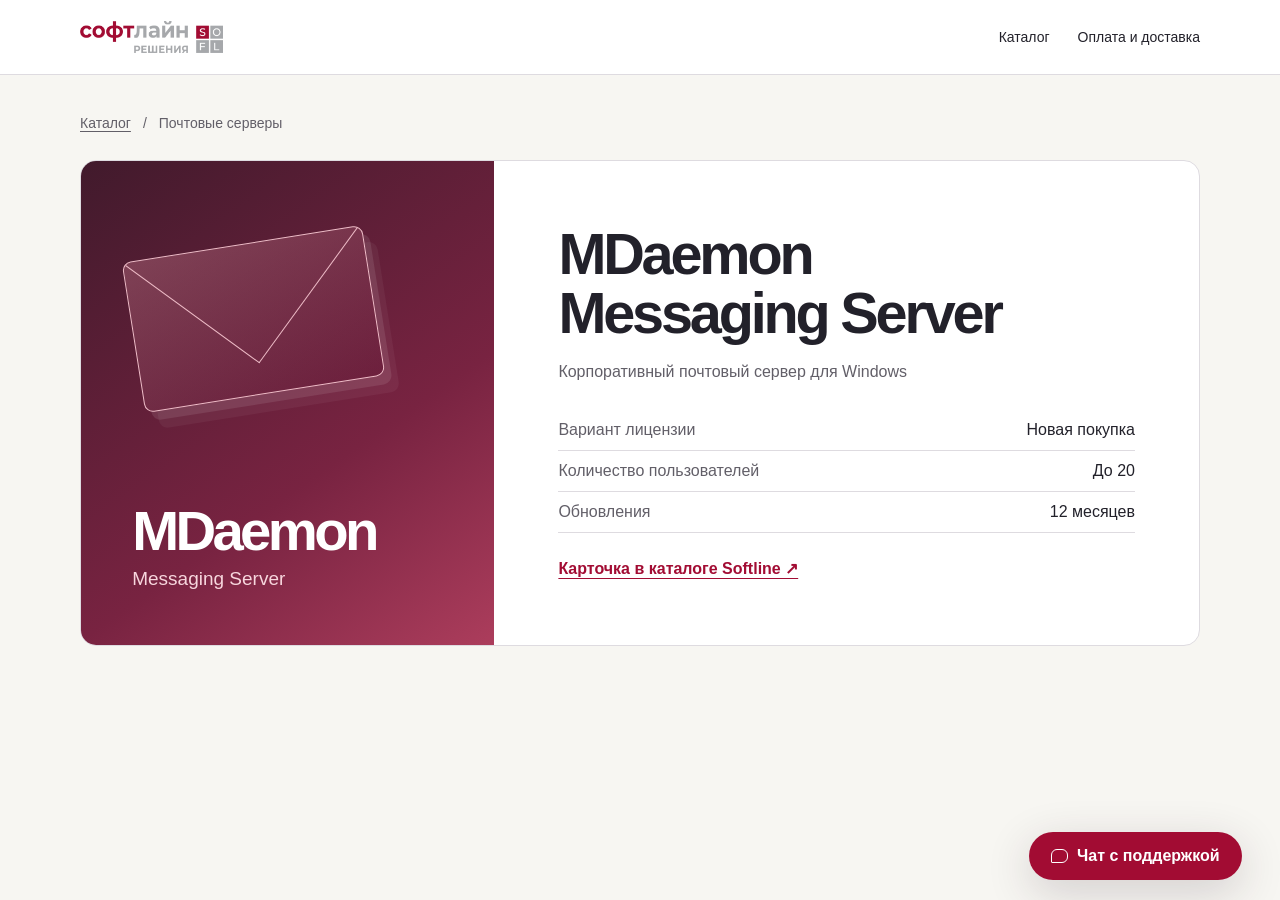
==== frontend/chat/index.html @ 72e4f979 "Merge pull request #69 from JustYellAbc/codex/t09-sale-unit-66 T09 · #66: единица цены в карточке то" ====
<!doctype html>
<html lang="ru">
<head>
  <meta charset="utf-8">
  <meta name="viewport" content="width=device-width, initial-scale=1">
  <meta name="theme-color" content="#f7f6f2">
  <title>MDaemon Messaging Server · Softline Store</title>
  <link rel="stylesheet" href="chat.css">
  <script type="module" src="chat.js"></script>
</head>
<body>
  <header class="storebar"><div class="frame">
    <a class="brand" href="https://store.softline.ru/" aria-label="Магазин Softline"><img src="softline.png" alt="Софтлайн Решения"></a>
    <nav aria-label="Магазин"><a href="https://store.softline.ru/catalog/">Каталог</a><a href="https://store.softline.ru/delivery_info/">Оплата и доставка</a></nav>
  </div></header>
  <main class="frame">
    <nav class="crumbs" aria-label="Путь к товару"><a href="https://store.softline.ru/catalog/">Каталог</a><span>/</span> Почтовые серверы</nav>
    <article class="product">
      <div class="cover" aria-hidden="true"><div class="envelope"></div><b>MDaemon</b><span>Messaging Server</span></div>
      <div class="description"><h1>MDaemon<br>Messaging Server</h1><p class="subtitle">Корпоративный почтовый сервер для Windows</p>
        <dl><div><dt>Вариант лицензии</dt><dd>Новая покупка</dd></div><div><dt>Количество пользователей</dt><dd>До 20</dd></div><div><dt>Обновления</dt><dd>12 месяцев</dd></div></dl>
        <a href="https://store.softline.ru/alt-n-technologies-ltd/-19576/">Карточка в каталоге Softline ↗</a>
      </div>
    </article>
  </main>
  <button class="launcher" id="launch" aria-controls="chat" aria-expanded="false"><span aria-hidden="true">◌</span> Чат с поддержкой</button>
  <section id="chat" aria-labelledby="chat-title" hidden>
    <header class="chatbar"><div><img class="wordmark" src="softline-white.png" alt="Софтлайн Решения"><h2 id="chat-title">Поддержка магазина</h2></div>
      <button id="close" class="icon" aria-label="Свернуть чат">−</button></header>
    <div class="scroller" id="scroller">
      <div id="welcome"><h3>Какой продукт ищете или что хотите решить?</h3></div>
      <div id="log" role="log" aria-label="История диалога" aria-live="polite" aria-relevant="additions"></div>
    </div>
    <footer>
      <div class="actions"><button id="operator" type="button" hidden>Позвать оператора</button></div>
      <details id="recipient" hidden>
        <summary id="recipient-summary"></summary>
        <fieldset id="recipients"><legend>Кому написать</legend></fieldset>
      </details>
      <form id="compose"><textarea id="message" rows="1" aria-label="Ваше сообщение" aria-describedby="counter" placeholder="Ваше сообщение"></textarea><button id="send" class="icon" aria-label="Отправить сообщение">↑</button></form>
      <div id="counter">0 / 500</div>
      <div id="feedback" role="status"></div><button id="retry" hidden>Повторить</button>
    </footer>
  </section>
  <dialog id="quote-dialog" aria-labelledby="quote-title">
    <form id="quote-form">
      <h2 id="quote-title">Коммерческое предложение</h2>
      <fieldset><legend>Позиции и количество</legend><div id="quote-items"></div></fieldset>
      <label>Организация <input name="company" maxlength="180" required></label>
      <label>ИНН <input name="inn" inputmode="numeric" pattern="[0-9]{10}" maxlength="10" required></label>
      <label>КПП <input name="kpp" pattern="[0-9]{4}[0-9A-Z]{2}[0-9]{3}" maxlength="9" required></label>
      <div id="quote-status" role="status"></div>
      <div><button type="submit">Подтвердить выбор и получить КП</button>
        <button id="quote-cancel" type="button">Закрыть</button></div>
    </form>
  </dialog>
</body></html>
---- frontend/chat/chat.css ----
* { box-sizing: border-box; }
[hidden] { display: none !important; }
:root { --ink: #22212a; --muted: #625f68; --accent: #a20c33; --line: #dedbe0; color: var(--ink); background: #f7f6f2; font: 16px/1.5 "Segoe UI", sans-serif; }
body { margin: 0; }
button, textarea, select { font: inherit; }
button { cursor: pointer; }
button:disabled { cursor: default; opacity: .55; }
a { color: inherit; text-underline-offset: .23em; }
:focus-visible { outline: 3px solid #3965bc; outline-offset: 3px; }
.frame { width: min(1120px, 90%); margin: auto; }
.storebar { border-bottom: 1px solid var(--line); background: white; }
.storebar .frame, .storebar nav, .crumbs, .chatbar, .actions { display: flex; align-items: center; }
.storebar .frame { min-height: 74px; justify-content: space-between; }
.brand img, .wordmark { display: block; height: auto; }
.brand img { width: 143px; }
.storebar nav { gap: 28px; font-size: 14px; }
.storebar nav a { text-decoration: none; }
.crumbs { margin: 38px 0 26px; gap: 12px; color: var(--muted); font-size: 14px; }
.product { display: grid; grid-template-columns: minmax(190px, .88fr) 1.5fr; overflow: hidden; background: white; border: 1px solid var(--line); border-radius: 16px; }
.cover { display: flex; flex-direction: column; justify-content: flex-end; min-height: 370px; padding: clamp(24px,4vw,56px); background: linear-gradient(145deg,#411a2c,#782341 62%,#ac3d5c); color: white; }
.cover b { font-size: clamp(24px,4.4vw,58px); letter-spacing: -.065em; line-height: 1.2; }
.cover span { font-size: 19px; color: #f7d6dd; }
.envelope { width: 78%; aspect-ratio: 1.6; margin: 10% 0 auto; transform: rotate(-9deg); position: relative; border: 1px solid #efbdc8; border-radius: 9px; overflow: hidden; background: linear-gradient(160deg,#dc8a9c55,#4f0f3122); box-shadow: 6px 9px 0 #ffffff18, 12px 18px 0 #ffffff0c; }
.envelope::after { content: ""; position: absolute; width: 73%; aspect-ratio: 1; border: solid #efbdc8; border-width: 0 1px 1px 0; left: 13%; top: -63%; transform: rotate(45deg); }
.description { padding: clamp(28px,5vw,64px); }
h1,h2,h3,p { margin: 0; }
h1 { font-size: clamp(33px,4.5vw,60px); line-height: 1.03; letter-spacing: -.055em; }
.subtitle { margin: 16px 0 26px; color: var(--muted); }
dl { margin: 0 0 24px; }
dl div { padding: 8px 0; border-bottom: 1px solid var(--line); display: flex; justify-content: space-between; gap: 12px; }
dt { color: var(--muted); } dd { margin: 0; }
.description a { color: var(--accent); font-weight: 600; }
.launcher, #chat { position: fixed; right: max(20px,3vw); bottom: max(20px, env(safe-area-inset-bottom)); z-index: 1; box-shadow: 0 12px 45px #33203030; }
.launcher { display: flex; align-items: center; gap: 9px; padding: 12px 22px; border: none; border-radius: 28px; background: var(--accent); color: white; font-weight: 600; }
.launcher span { width: 17px; height: 14px; border: 1.6px solid; border-radius: 6px 6px 6px 1px; font-size: 0; }
#chat { display: flex; flex-direction: column; width: min(440px,95vw); height: min(780px,calc(100dvh - 40px)); border: 1px solid var(--line); border-radius: 19px; overflow: hidden; background: #fff; }
.chatbar { justify-content: space-between; background: var(--accent); color: white; padding: 10px 16px; }
.wordmark { width: 116px; margin-bottom: 4px; }
.chatbar h2 { font-size: 20px; line-height: 1.25; letter-spacing: -.035em; }
.icon { border-radius: 50%; border: 0; width: 38px; height: 38px; font: 24px/1 system-ui; }
#close { background: #ffffff17; color: white; }
.scroller { overflow: auto; flex: 1; min-height: 0; padding: 12px 16px; line-height: 1.4; overscroll-behavior: contain; }
#welcome { margin: 10px 0 20px; }
#welcome h3 { font-size: 25px; letter-spacing: -.045em; }
#welcome p, .meta, #feedback { color: var(--muted); }
.entry { margin: 0 0 10px; }
.meta { font-size: 12px; margin: 0 0 3px; }
.bubble, .result { border-radius: 13px; padding: 8px 12px; overflow-wrap: anywhere; }
.bubble { display: inline-block; background: #f3f1ee; white-space: pre-wrap; }
.customer { text-align: right; margin-left: 18px; }
.customer .bubble { background: #f8e6eb; text-align: left; }
.result { border: 1px solid var(--line); margin: 5px 0; }
.result strong, .result small, .entry a { display: block; }
.entry a { font-size: 13px; color: var(--accent); margin-top: 5px; overflow-wrap: anywhere; }
.handoff { border-left: 3px solid var(--accent); padding-left: 12px; }
footer { border-top: 1px solid var(--line); padding: 8px 12px; }
.actions:has(button:not([hidden])), #recipient:not([hidden]) { margin-bottom: 6px; }
.actions button, .quote-open, #retry { font-size: 13px; color: var(--accent); background: white; border: 1px solid #d9bcc5; border-radius: 22px; padding: 6px 12px; }
.quote-open { display: block; margin-top: 8px; }
#recipient { color: var(--muted); font-size: 13px; }
#recipient summary { max-width: 100%; width: fit-content; overflow: hidden; text-overflow: ellipsis; white-space: nowrap; cursor: pointer; padding: 3px 0; }
#recipient fieldset { margin: 6px 0; padding: 4px 10px; max-height: min(24dvh, 10rem); overflow-y: auto; border: 1px solid var(--line); border-radius: 8px; }
#recipient label { display: flex; align-items: baseline; gap: 7px; padding: 5px 0; overflow-wrap: anywhere; cursor: pointer; }
#recipient input { accent-color: var(--accent); }
#quote-dialog { width: min(450px, 92vw); max-height: calc(100dvh - 2rem); overflow: auto; border: 1px solid var(--line); border-radius: 14px; }
#quote-form { display: grid; gap: 12px; }
#quote-form h2 { margin: 0; font-size: 21px; }
#quote-form fieldset, #quote-form input { min-width: 0; border: 1px solid var(--line); border-radius: 6px; padding: 7px; }
#quote-form > label, #quote-items > div { display: grid; gap: 6px; }
#quote-items > div { grid-template-columns: 1fr 65px; align-items: center; margin-block: 6px; }
#quote-form button { background: var(--accent); color: white; padding: 9px 12px; border: 0; border-radius: 8px; }
#quote-form #quote-cancel { background: white; color: var(--ink); }
#compose { display: flex; align-items: center; gap: 8px; border: 1px solid #c9c4ca; border-radius: 12px; padding: 5px 7px; }
#compose:focus-within { border-color: var(--accent); }
#message { flex: 1; min-width: 0; field-sizing: content; max-height: 8.5em; overflow-y: auto; border: 0; resize: none; padding: 4px; background: transparent; color: var(--ink); }
#message:focus { outline: none; }
#send { display: grid; place-items: center; flex: none; padding: 0; color: white; background: var(--accent); }
#send:focus-visible { outline: 2px solid var(--accent); outline-offset: 2px; }
@media (forced-colors: active) {
  #compose:focus-within { border-color: Highlight; }
}
#feedback:not(:empty) { display: block; margin-top: 6px; font-size: 13px; }
#counter { margin-top: 4px; font-size: 12px; text-align: right; color: var(--muted); }
#counter.over { color: var(--accent); font-weight: 600; }
@media (max-width: 600px) {
  .storebar nav a:last-child { display: none; } .product { grid-template-columns: 1fr; }
  .cover { min-height: 115px; padding: 20px; position: relative; }.envelope { width: 84px; position: absolute; right: 8%; top: 0; margin: 20px 0; }
  .description { padding: 24px; } main { padding-bottom: 84px; }
  #chat { inset: auto 0 0; width: 100%; height: 100dvh; padding-top: env(safe-area-inset-top); border-radius: 0; }
  footer { padding-bottom: max(8px,env(safe-area-inset-bottom)); }
}
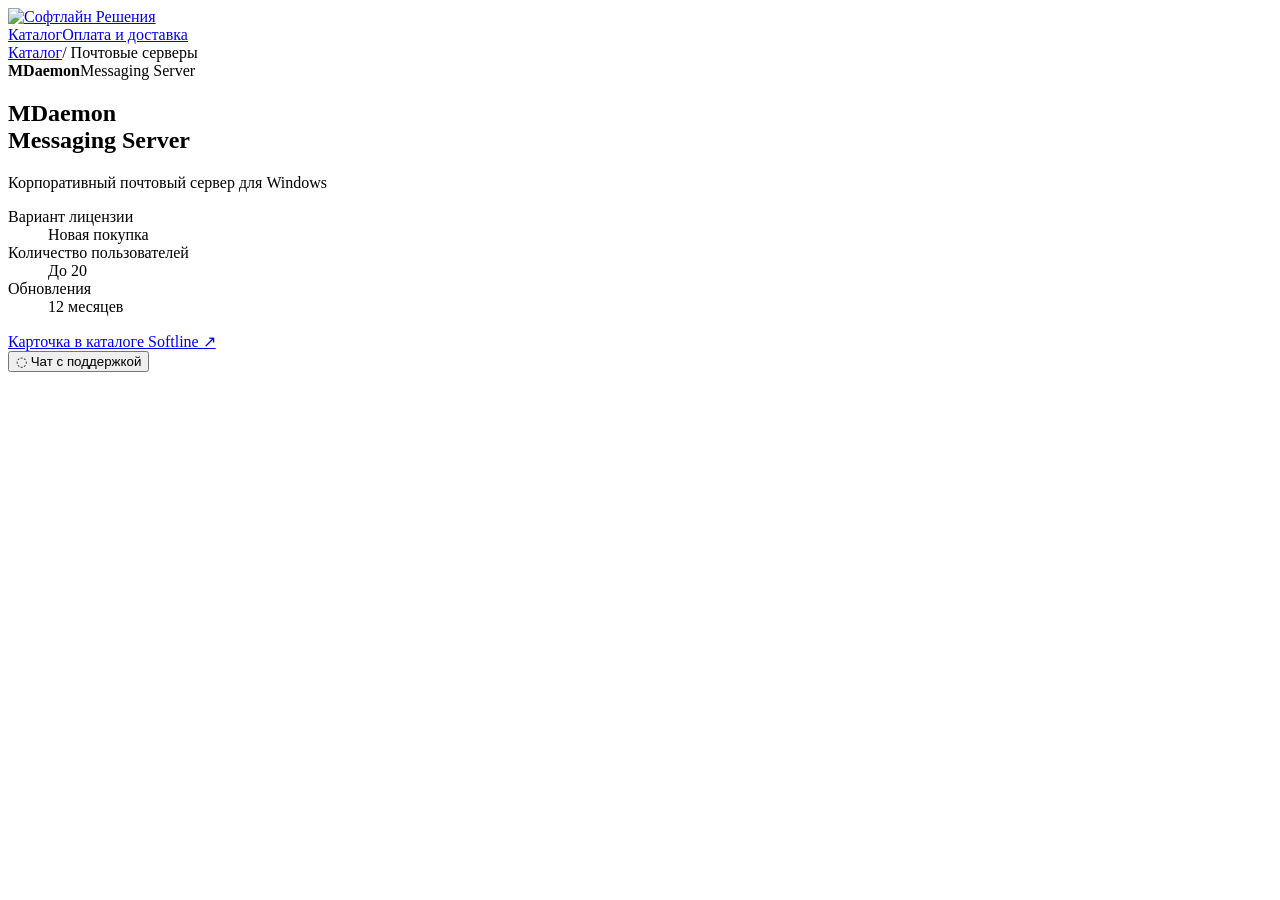
==== commit a165c9b1: "T09: загружать ресурсы виджета при входе по /chat и /chat/" ====
--- a/frontend/chat/index.html
+++ b/frontend/chat/index.html
@@ -5,12 +5,12 @@
   <meta name="viewport" content="width=device-width, initial-scale=1">
   <meta name="theme-color" content="#f7f6f2">
   <title>MDaemon Messaging Server · Softline Store</title>
-  <link rel="stylesheet" href="chat.css">
-  <script type="module" src="chat.js"></script>
+  <link rel="stylesheet" href="/chat/chat.css">
+  <script type="module" src="/chat/chat.js"></script>
 </head>
 <body>
   <header class="storebar"><div class="frame">
-    <a class="brand" href="https://store.softline.ru/" aria-label="Магазин Softline"><img src="softline.png" alt="Софтлайн Решения"></a>
+    <a class="brand" href="https://store.softline.ru/" aria-label="Магазин Softline"><img src="/chat/softline.png" alt="Софтлайн Решения"></a>
     <nav aria-label="Магазин"><a href="https://store.softline.ru/catalog/">Каталог</a><a href="https://store.softline.ru/delivery_info/">Оплата и доставка</a></nav>
   </div></header>
   <main class="frame">
@@ -25,7 +25,7 @@
   </main>
   <button class="launcher" id="launch" aria-controls="chat" aria-expanded="false"><span aria-hidden="true">◌</span> Чат с поддержкой</button>
   <section id="chat" aria-labelledby="chat-title" hidden>
-    <header class="chatbar"><div><img class="wordmark" src="softline-white.png" alt="Софтлайн Решения"><h2 id="chat-title">Поддержка магазина</h2></div>
+    <header class="chatbar"><div><img class="wordmark" src="/chat/softline-white.png" alt="Софтлайн Решения"><h2 id="chat-title">Поддержка магазина</h2></div>
       <button id="close" class="icon" aria-label="Свернуть чат">−</button></header>
     <div class="scroller" id="scroller">
       <div id="welcome"><h3>Какой продукт ищете или что хотите решить?</h3></div>
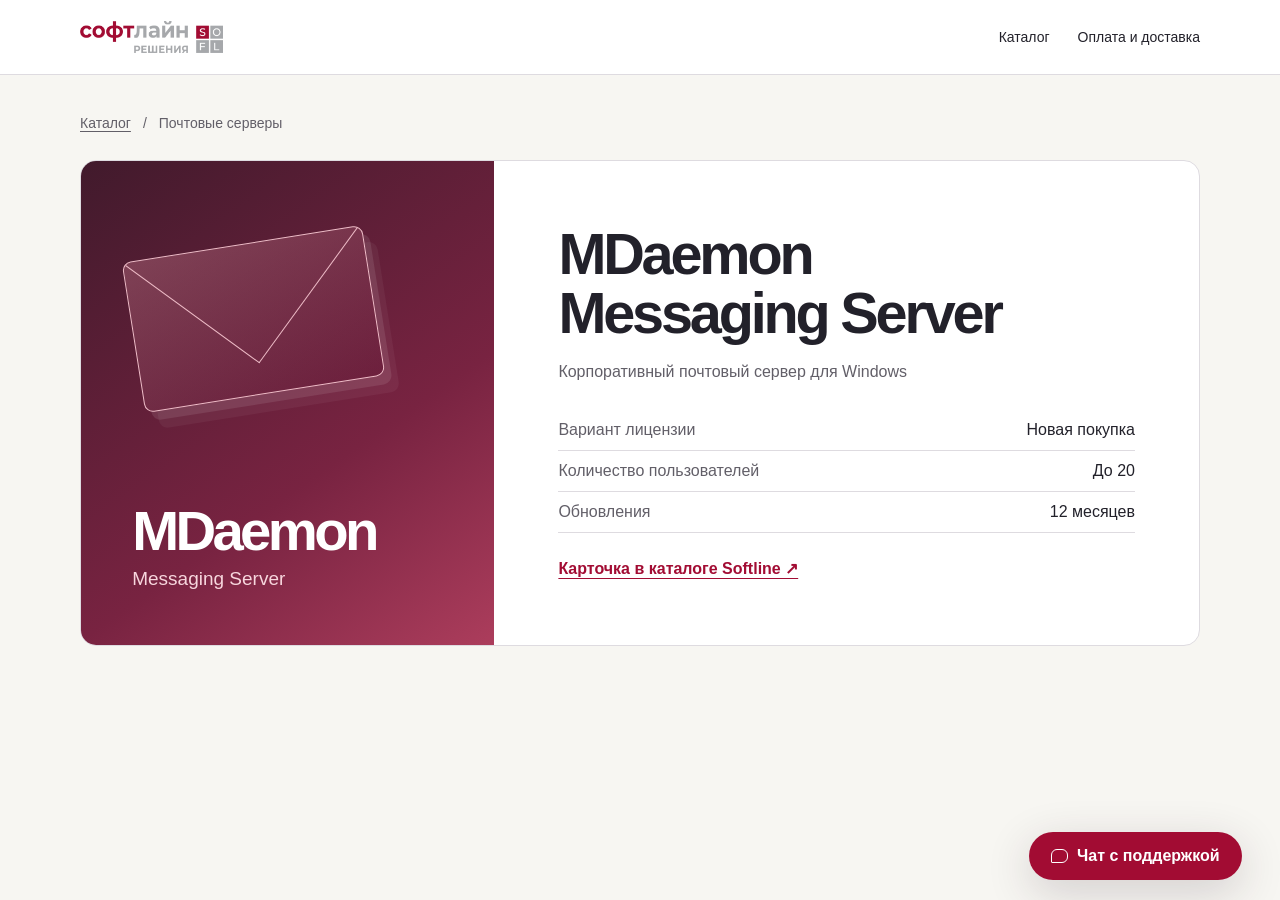
==== commit 99b09515: "Merge remote-tracking branch 'origin/main' into docs/t30-model-choice" ====
--- a/frontend/chat/index.html
+++ b/frontend/chat/index.html
@@ -5,12 +5,12 @@
   <meta name="viewport" content="width=device-width, initial-scale=1">
   <meta name="theme-color" content="#f7f6f2">
   <title>MDaemon Messaging Server · Softline Store</title>
-  <link rel="stylesheet" href="/chat/chat.css">
-  <script type="module" src="/chat/chat.js"></script>
+  <link rel="stylesheet" href="chat.css">
+  <script type="module" src="chat.js"></script>
 </head>
 <body>
   <header class="storebar"><div class="frame">
-    <a class="brand" href="https://store.softline.ru/" aria-label="Магазин Softline"><img src="/chat/softline.png" alt="Софтлайн Решения"></a>
+    <a class="brand" href="https://store.softline.ru/" aria-label="Магазин Softline"><img src="softline.png" alt="Софтлайн Решения"></a>
     <nav aria-label="Магазин"><a href="https://store.softline.ru/catalog/">Каталог</a><a href="https://store.softline.ru/delivery_info/">Оплата и доставка</a></nav>
   </div></header>
   <main class="frame">
@@ -25,7 +25,7 @@
   </main>
   <button class="launcher" id="launch" aria-controls="chat" aria-expanded="false"><span aria-hidden="true">◌</span> Чат с поддержкой</button>
   <section id="chat" aria-labelledby="chat-title" hidden>
-    <header class="chatbar"><div><img class="wordmark" src="/chat/softline-white.png" alt="Софтлайн Решения"><h2 id="chat-title">Поддержка магазина</h2></div>
+    <header class="chatbar"><div><img class="wordmark" src="softline-white.png" alt="Софтлайн Решения"><h2 id="chat-title">Поддержка магазина</h2></div>
       <button id="close" class="icon" aria-label="Свернуть чат">−</button></header>
     <div class="scroller" id="scroller">
       <div id="welcome"><h3>Какой продукт ищете или что хотите решить?</h3></div>
--- a/frontend/chat/chat.css
+++ b/frontend/chat/chat.css
@@ -0,0 +1,91 @@
+* { box-sizing: border-box; }
+[hidden] { display: none !important; }
+:root { --ink: #22212a; --muted: #625f68; --accent: #a20c33; --line: #dedbe0; color: var(--ink); background: #f7f6f2; font: 16px/1.5 "Segoe UI", sans-serif; }
+body { margin: 0; }
+button, textarea, select { font: inherit; }
+button { cursor: pointer; }
+button:disabled { cursor: default; opacity: .55; }
+a { color: inherit; text-underline-offset: .23em; }
+:focus-visible { outline: 3px solid #3965bc; outline-offset: 3px; }
+.frame { width: min(1120px, 90%); margin: auto; }
+.storebar { border-bottom: 1px solid var(--line); background: white; }
+.storebar .frame, .storebar nav, .crumbs, .chatbar, .actions { display: flex; align-items: center; }
+.storebar .frame { min-height: 74px; justify-content: space-between; }
+.brand img, .wordmark { display: block; height: auto; }
+.brand img { width: 143px; }
+.storebar nav { gap: 28px; font-size: 14px; }
+.storebar nav a { text-decoration: none; }
+.crumbs { margin: 38px 0 26px; gap: 12px; color: var(--muted); font-size: 14px; }
+.product { display: grid; grid-template-columns: minmax(190px, .88fr) 1.5fr; overflow: hidden; background: white; border: 1px solid var(--line); border-radius: 16px; }
+.cover { display: flex; flex-direction: column; justify-content: flex-end; min-height: 370px; padding: clamp(24px,4vw,56px); background: linear-gradient(145deg,#411a2c,#782341 62%,#ac3d5c); color: white; }
+.cover b { font-size: clamp(24px,4.4vw,58px); letter-spacing: -.065em; line-height: 1.2; }
+.cover span { font-size: 19px; color: #f7d6dd; }
+.envelope { width: 78%; aspect-ratio: 1.6; margin: 10% 0 auto; transform: rotate(-9deg); position: relative; border: 1px solid #efbdc8; border-radius: 9px; overflow: hidden; background: linear-gradient(160deg,#dc8a9c55,#4f0f3122); box-shadow: 6px 9px 0 #ffffff18, 12px 18px 0 #ffffff0c; }
+.envelope::after { content: ""; position: absolute; width: 73%; aspect-ratio: 1; border: solid #efbdc8; border-width: 0 1px 1px 0; left: 13%; top: -63%; transform: rotate(45deg); }
+.description { padding: clamp(28px,5vw,64px); }
+h1,h2,h3,p { margin: 0; }
+h1 { font-size: clamp(33px,4.5vw,60px); line-height: 1.03; letter-spacing: -.055em; }
+.subtitle { margin: 16px 0 26px; color: var(--muted); }
+dl { margin: 0 0 24px; }
+dl div { padding: 8px 0; border-bottom: 1px solid var(--line); display: flex; justify-content: space-between; gap: 12px; }
+dt { color: var(--muted); } dd { margin: 0; }
+.description a { color: var(--accent); font-weight: 600; }
+.launcher, #chat { position: fixed; right: max(20px,3vw); bottom: max(20px, env(safe-area-inset-bottom)); z-index: 1; box-shadow: 0 12px 45px #33203030; }
+.launcher { display: flex; align-items: center; gap: 9px; padding: 12px 22px; border: none; border-radius: 28px; background: var(--accent); color: white; font-weight: 600; }
+.launcher span { width: 17px; height: 14px; border: 1.6px solid; border-radius: 6px 6px 6px 1px; font-size: 0; }
+#chat { display: flex; flex-direction: column; width: min(440px,95vw); height: min(780px,calc(100dvh - 40px)); border: 1px solid var(--line); border-radius: 19px; overflow: hidden; background: #fff; }
+.chatbar { justify-content: space-between; background: var(--accent); color: white; padding: 10px 16px; }
+.wordmark { width: 116px; margin-bottom: 4px; }
+.chatbar h2 { font-size: 20px; line-height: 1.25; letter-spacing: -.035em; }
+.icon { border-radius: 50%; border: 0; width: 38px; height: 38px; font: 24px/1 system-ui; }
+#close { background: #ffffff17; color: white; }
+.scroller { overflow: auto; flex: 1; min-height: 0; padding: 12px 16px; line-height: 1.4; overscroll-behavior: contain; }
+#welcome { margin: 10px 0 20px; }
+#welcome h3 { font-size: 25px; letter-spacing: -.045em; }
+#welcome p, .meta, #feedback { color: var(--muted); }
+.entry { margin: 0 0 10px; }
+.meta { font-size: 12px; margin: 0 0 3px; }
+.bubble, .result { border-radius: 13px; padding: 8px 12px; overflow-wrap: anywhere; }
+.bubble { display: inline-block; background: #f3f1ee; white-space: pre-wrap; }
+.customer { text-align: right; margin-left: 18px; }
+.customer .bubble { background: #f8e6eb; text-align: left; }
+.result { border: 1px solid var(--line); margin: 5px 0; }
+.result strong, .result small, .entry a { display: block; }
+.entry a { font-size: 13px; color: var(--accent); margin-top: 5px; overflow-wrap: anywhere; }
+.handoff { border-left: 3px solid var(--accent); padding-left: 12px; }
+footer { border-top: 1px solid var(--line); padding: 8px 12px; }
+.actions:has(button:not([hidden])), #recipient:not([hidden]) { margin-bottom: 6px; }
+.actions button, .quote-open, #retry { font-size: 13px; color: var(--accent); background: white; border: 1px solid #d9bcc5; border-radius: 22px; padding: 6px 12px; }
+.quote-open { display: block; margin-top: 8px; }
+#recipient { color: var(--muted); font-size: 13px; }
+#recipient summary { max-width: 100%; width: fit-content; overflow: hidden; text-overflow: ellipsis; white-space: nowrap; cursor: pointer; padding: 3px 0; }
+#recipient fieldset { margin: 6px 0; padding: 4px 10px; max-height: min(24dvh, 10rem); overflow-y: auto; border: 1px solid var(--line); border-radius: 8px; }
+#recipient label { display: flex; align-items: baseline; gap: 7px; padding: 5px 0; overflow-wrap: anywhere; cursor: pointer; }
+#recipient input { accent-color: var(--accent); }
+#quote-dialog { width: min(450px, 92vw); max-height: calc(100dvh - 2rem); overflow: auto; border: 1px solid var(--line); border-radius: 14px; }
+#quote-form { display: grid; gap: 12px; }
+#quote-form h2 { margin: 0; font-size: 21px; }
+#quote-form fieldset, #quote-form input { min-width: 0; border: 1px solid var(--line); border-radius: 6px; padding: 7px; }
+#quote-form > label, #quote-items > div { display: grid; gap: 6px; }
+#quote-items > div { grid-template-columns: 1fr 65px; align-items: center; margin-block: 6px; }
+#quote-form button { background: var(--accent); color: white; padding: 9px 12px; border: 0; border-radius: 8px; }
+#quote-form #quote-cancel { background: white; color: var(--ink); }
+#compose { display: flex; align-items: center; gap: 8px; border: 1px solid #c9c4ca; border-radius: 12px; padding: 5px 7px; }
+#compose:focus-within { border-color: var(--accent); }
+#message { flex: 1; min-width: 0; field-sizing: content; max-height: 8.5em; overflow-y: auto; border: 0; resize: none; padding: 4px; background: transparent; color: var(--ink); }
+#message:focus { outline: none; }
+#send { display: grid; place-items: center; flex: none; padding: 0; color: white; background: var(--accent); }
+#send:focus-visible { outline: 2px solid var(--accent); outline-offset: 2px; }
+@media (forced-colors: active) {
+  #compose:focus-within { border-color: Highlight; }
+}
+#feedback:not(:empty) { display: block; margin-top: 6px; font-size: 13px; }
+#counter { margin-top: 4px; font-size: 12px; text-align: right; color: var(--muted); }
+#counter.over { color: var(--accent); font-weight: 600; }
+@media (max-width: 600px) {
+  .storebar nav a:last-child { display: none; } .product { grid-template-columns: 1fr; }
+  .cover { min-height: 115px; padding: 20px; position: relative; }.envelope { width: 84px; position: absolute; right: 8%; top: 0; margin: 20px 0; }
+  .description { padding: 24px; } main { padding-bottom: 84px; }
+  #chat { inset: auto 0 0; width: 100%; height: 100dvh; padding-top: env(safe-area-inset-top); border-radius: 0; }
+  footer { padding-bottom: max(8px,env(safe-area-inset-bottom)); }
+}
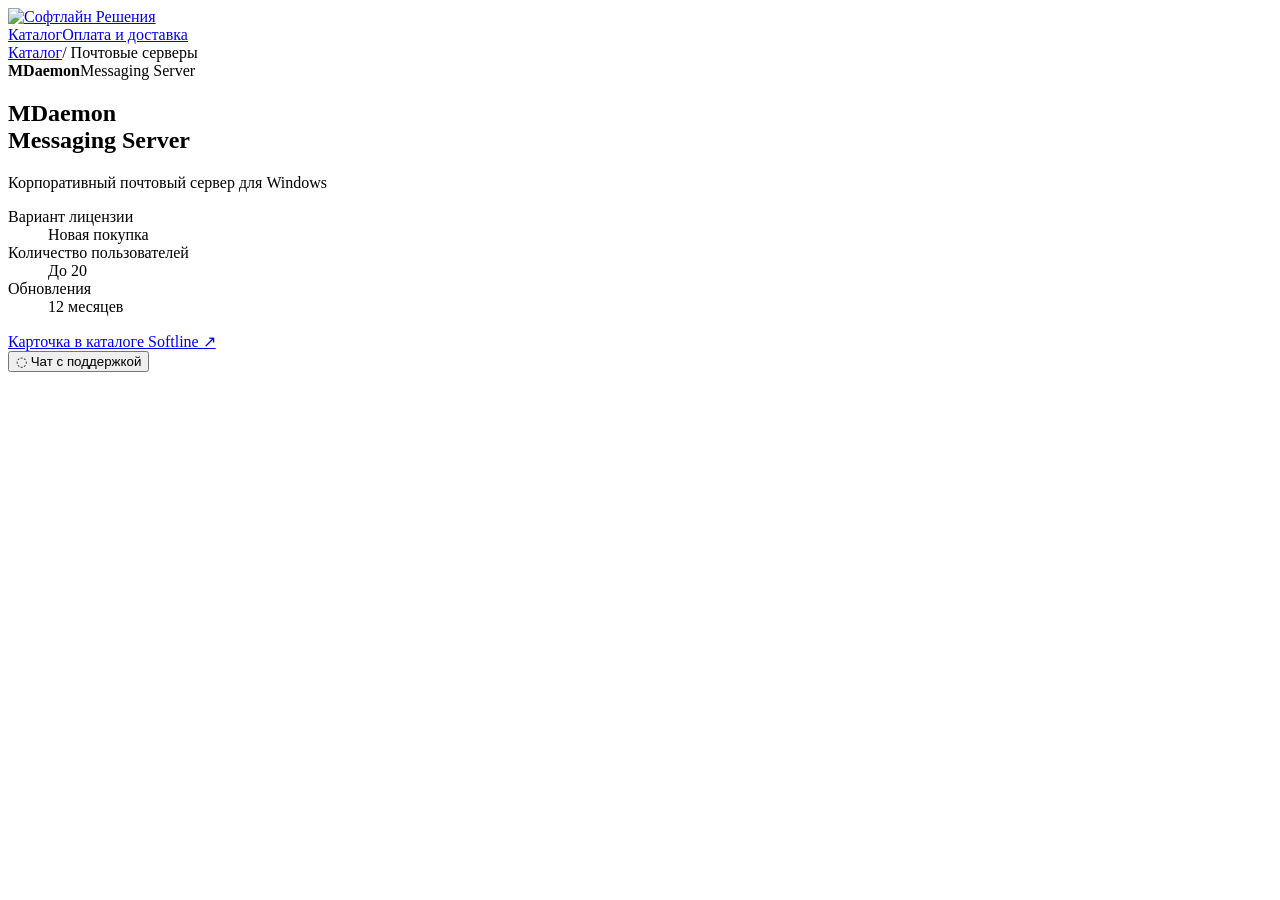
==== commit 96e3d1a8: "Merge pull request #72 from JustYellAbc/codex/t09-chat-entry-68 T09 · #68. Открывать клиентский чат " ====
--- a/frontend/chat/index.html
+++ b/frontend/chat/index.html
@@ -5,12 +5,12 @@
   <meta name="viewport" content="width=device-width, initial-scale=1">
   <meta name="theme-color" content="#f7f6f2">
   <title>MDaemon Messaging Server · Softline Store</title>
-  <link rel="stylesheet" href="chat.css">
-  <script type="module" src="chat.js"></script>
+  <link rel="stylesheet" href="/chat/chat.css">
+  <script type="module" src="/chat/chat.js"></script>
 </head>
 <body>
   <header class="storebar"><div class="frame">
-    <a class="brand" href="https://store.softline.ru/" aria-label="Магазин Softline"><img src="softline.png" alt="Софтлайн Решения"></a>
+    <a class="brand" href="https://store.softline.ru/" aria-label="Магазин Softline"><img src="/chat/softline.png" alt="Софтлайн Решения"></a>
     <nav aria-label="Магазин"><a href="https://store.softline.ru/catalog/">Каталог</a><a href="https://store.softline.ru/delivery_info/">Оплата и доставка</a></nav>
   </div></header>
   <main class="frame">
@@ -25,7 +25,7 @@
   </main>
   <button class="launcher" id="launch" aria-controls="chat" aria-expanded="false"><span aria-hidden="true">◌</span> Чат с поддержкой</button>
   <section id="chat" aria-labelledby="chat-title" hidden>
-    <header class="chatbar"><div><img class="wordmark" src="softline-white.png" alt="Софтлайн Решения"><h2 id="chat-title">Поддержка магазина</h2></div>
+    <header class="chatbar"><div><img class="wordmark" src="/chat/softline-white.png" alt="Софтлайн Решения"><h2 id="chat-title">Поддержка магазина</h2></div>
       <button id="close" class="icon" aria-label="Свернуть чат">−</button></header>
     <div class="scroller" id="scroller">
       <div id="welcome"><h3>Какой продукт ищете или что хотите решить?</h3></div>
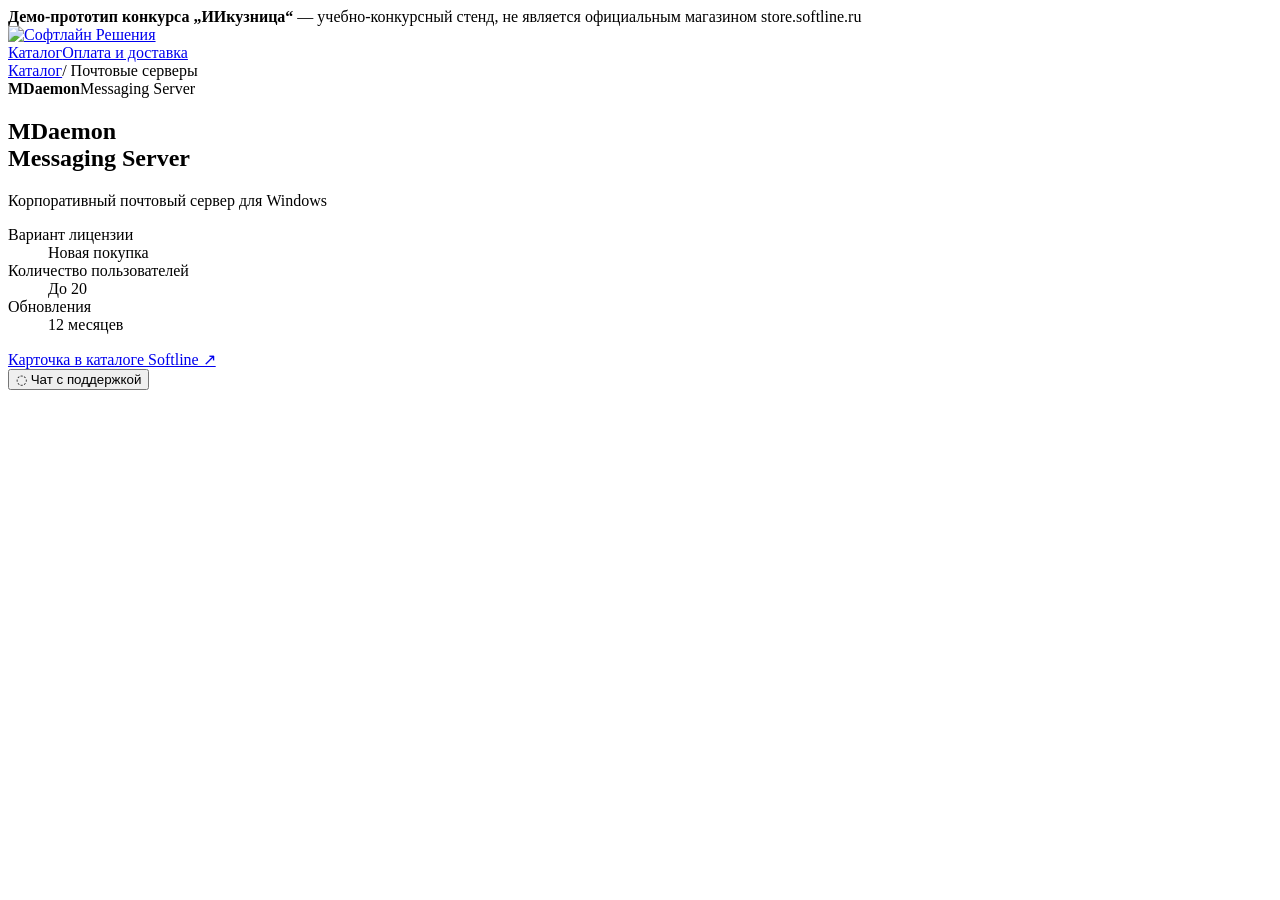
==== commit 6426b13b: "Mark the stand as a contest demo and close it to indexing (#90) - Compact sticky banner on /, /chat/" ====
--- a/frontend/chat/index.html
+++ b/frontend/chat/index.html
@@ -3,12 +3,14 @@
 <head>
   <meta charset="utf-8">
   <meta name="viewport" content="width=device-width, initial-scale=1">
+  <meta name="robots" content="noindex, nofollow, noarchive">
   <meta name="theme-color" content="#f7f6f2">
   <title>MDaemon Messaging Server · Softline Store</title>
   <link rel="stylesheet" href="/chat/chat.css">
   <script type="module" src="/chat/chat.js"></script>
 </head>
 <body>
+  <div class="demo-banner" role="note"><span><b>Демо-прототип конкурса „ИИкузница“</b><span class="demo-extra"> — учебно-конкурсный стенд,</span> не является официальным магазином store.softline.ru</span></div>
   <header class="storebar"><div class="frame">
     <a class="brand" href="https://store.softline.ru/" aria-label="Магазин Softline"><img src="/chat/softline.png" alt="Софтлайн Решения"></a>
     <nav aria-label="Магазин"><a href="https://store.softline.ru/catalog/">Каталог</a><a href="https://store.softline.ru/delivery_info/">Оплата и доставка</a></nav>
@@ -38,7 +40,7 @@
         <fieldset id="recipients"><legend>Кому написать</legend></fieldset>
       </details>
       <form id="compose"><textarea id="message" rows="1" aria-label="Ваше сообщение" aria-describedby="counter" placeholder="Ваше сообщение"></textarea><button id="send" class="icon" aria-label="Отправить сообщение">↑</button></form>
-      <div id="counter">0 / 500</div>
+      <div id="counter" hidden>0 / 500</div>
       <div id="feedback" role="status"></div><button id="retry" hidden>Повторить</button>
     </footer>
   </section>
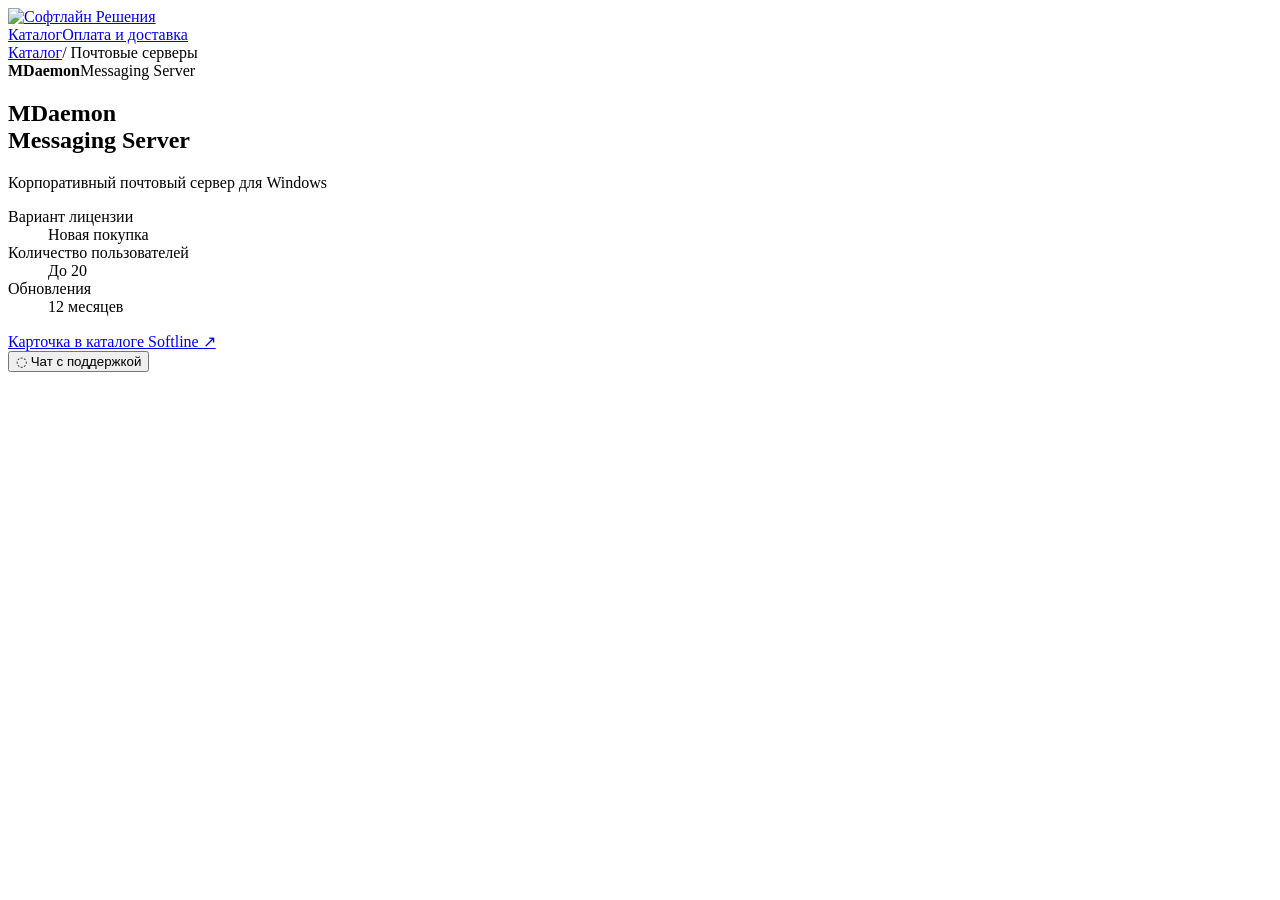
==== commit 6e2925b6: "T32/T33: disable Qwen thinking on demo and accept longer customer messages" ====
--- a/frontend/chat/index.html
+++ b/frontend/chat/index.html
@@ -3,14 +3,12 @@
 <head>
   <meta charset="utf-8">
   <meta name="viewport" content="width=device-width, initial-scale=1">
-  <meta name="robots" content="noindex, nofollow, noarchive">
   <meta name="theme-color" content="#f7f6f2">
   <title>MDaemon Messaging Server · Softline Store</title>
   <link rel="stylesheet" href="/chat/chat.css">
   <script type="module" src="/chat/chat.js"></script>
 </head>
 <body>
-  <div class="demo-banner" role="note"><span><b>Демо-прототип конкурса „ИИкузница“</b><span class="demo-extra"> — учебно-конкурсный стенд,</span> не является официальным магазином store.softline.ru</span></div>
   <header class="storebar"><div class="frame">
     <a class="brand" href="https://store.softline.ru/" aria-label="Магазин Softline"><img src="/chat/softline.png" alt="Софтлайн Решения"></a>
     <nav aria-label="Магазин"><a href="https://store.softline.ru/catalog/">Каталог</a><a href="https://store.softline.ru/delivery_info/">Оплата и доставка</a></nav>
@@ -40,7 +38,7 @@
         <fieldset id="recipients"><legend>Кому написать</legend></fieldset>
       </details>
       <form id="compose"><textarea id="message" rows="1" aria-label="Ваше сообщение" aria-describedby="counter" placeholder="Ваше сообщение"></textarea><button id="send" class="icon" aria-label="Отправить сообщение">↑</button></form>
-      <div id="counter" hidden>0 / 500</div>
+      <div id="counter" hidden>0 / 1500</div>
       <div id="feedback" role="status"></div><button id="retry" hidden>Повторить</button>
     </footer>
   </section>
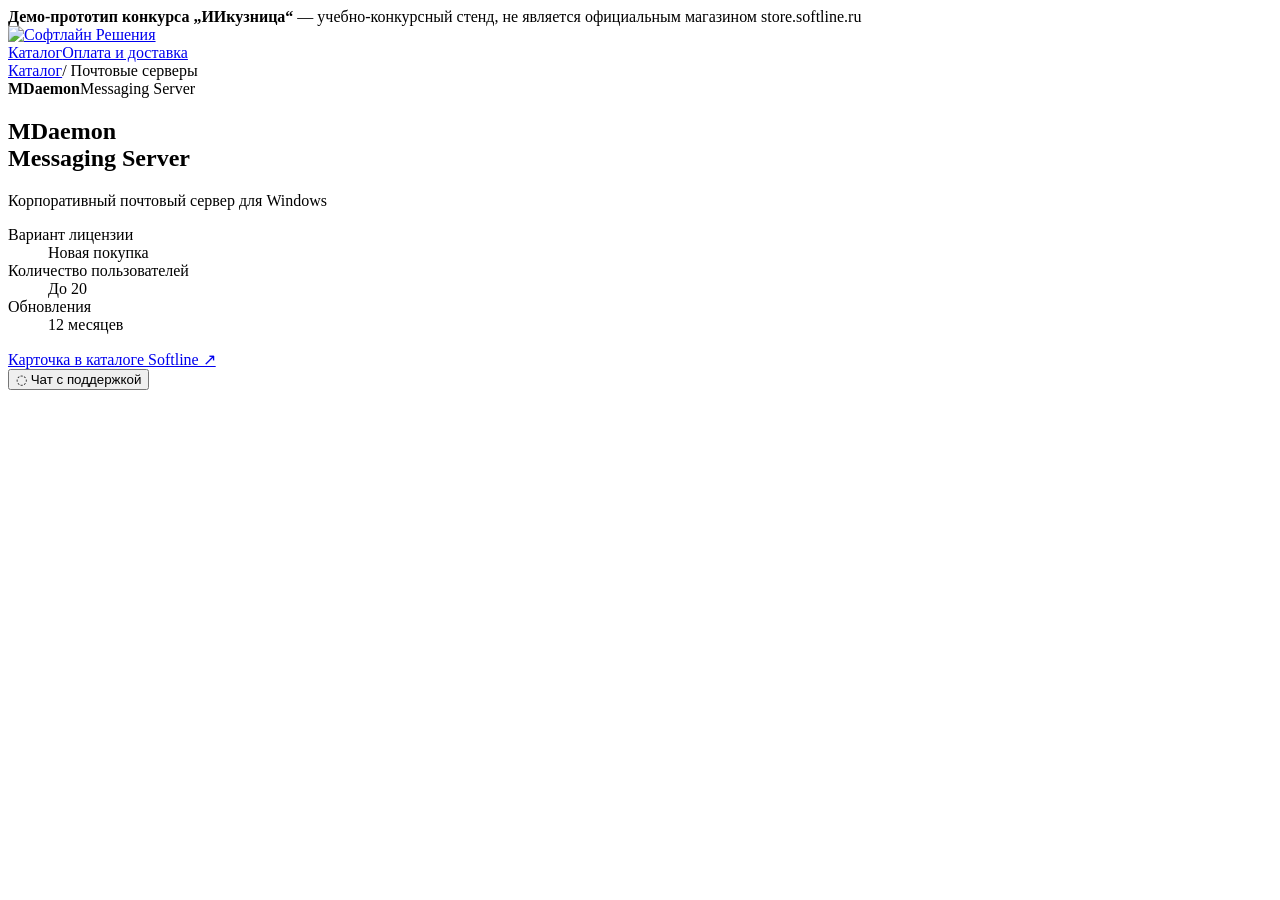
==== commit 022f2d47: "Merge pull request #92 from JustYellAbc/feat/90-demo-banner-noindex #90: маркировка демо-стенда «ИИк" ====
--- a/frontend/chat/index.html
+++ b/frontend/chat/index.html
@@ -3,12 +3,14 @@
 <head>
   <meta charset="utf-8">
   <meta name="viewport" content="width=device-width, initial-scale=1">
+  <meta name="robots" content="noindex, nofollow, noarchive">
   <meta name="theme-color" content="#f7f6f2">
   <title>MDaemon Messaging Server · Softline Store</title>
   <link rel="stylesheet" href="/chat/chat.css">
   <script type="module" src="/chat/chat.js"></script>
 </head>
 <body>
+  <div class="demo-banner" role="note"><span><b>Демо-прототип конкурса „ИИкузница“</b><span class="demo-extra"> — учебно-конкурсный стенд,</span> не является официальным магазином store.softline.ru</span></div>
   <header class="storebar"><div class="frame">
     <a class="brand" href="https://store.softline.ru/" aria-label="Магазин Softline"><img src="/chat/softline.png" alt="Софтлайн Решения"></a>
     <nav aria-label="Магазин"><a href="https://store.softline.ru/catalog/">Каталог</a><a href="https://store.softline.ru/delivery_info/">Оплата и доставка</a></nav>
